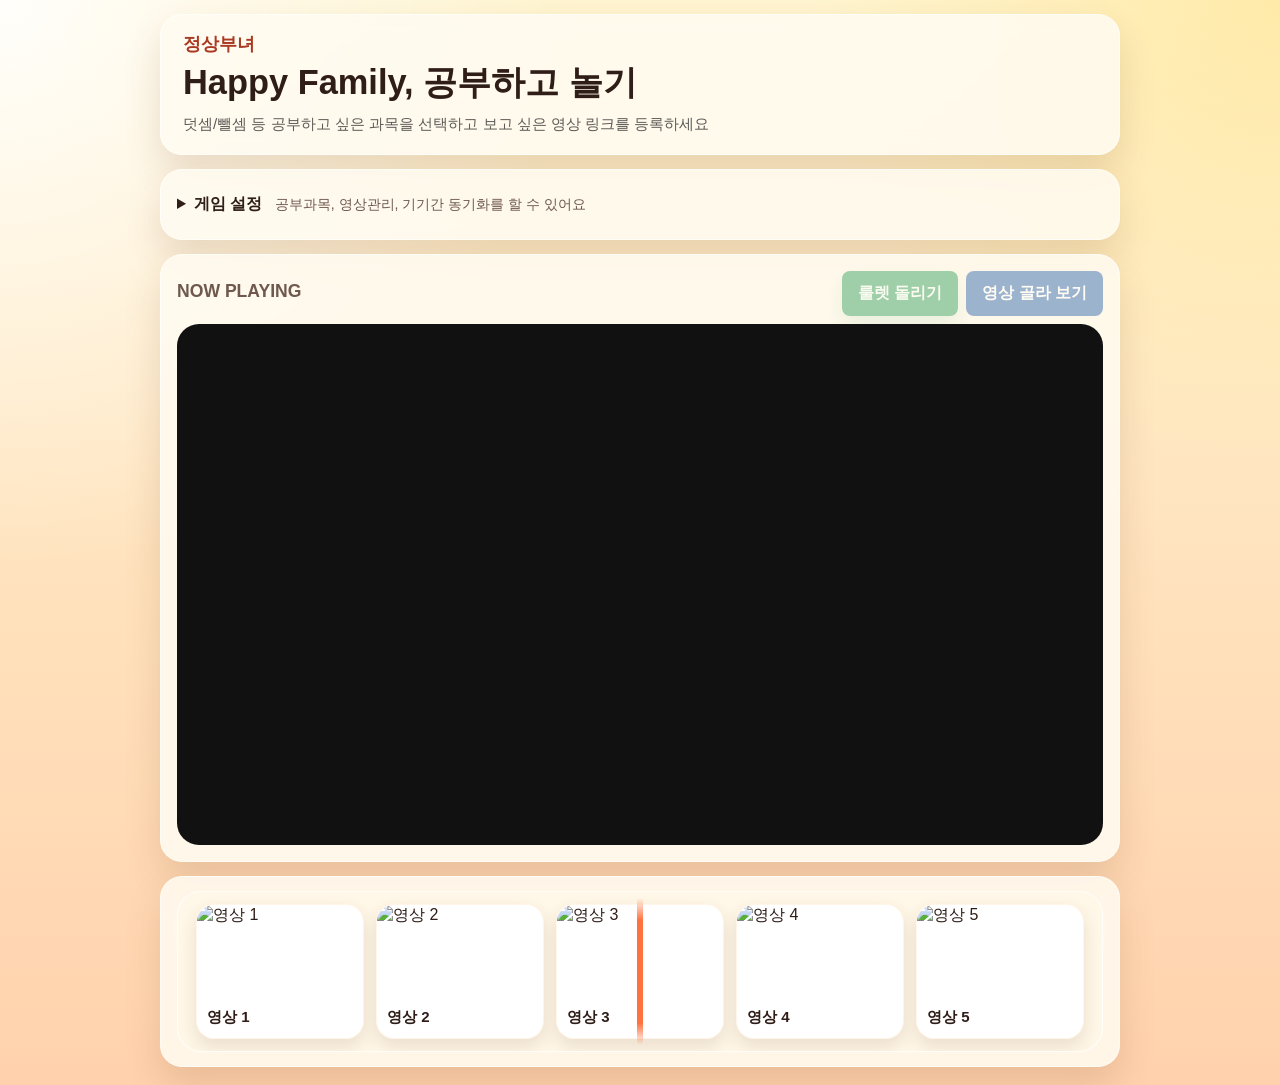
==== math-roulette/index.html @ f1c1c7c4 "Clarify the video management button label" ====
<!DOCTYPE html>
<html lang="ko">
  <head>
    <meta charset="UTF-8" />
    <meta name="viewport" content="width=device-width, initial-scale=1.0" />
    <title>Happy Family, 공부하고 놀기 | 정상부녀</title>
    <link rel="stylesheet" href="styles.css" />
  </head>
  <body>
    <main class="app">
      <section class="hero panel">
        <div>
          <p class="brand-name">정상부녀</p>
          <h1>Happy Family, <span>공부하고 놀기</span></h1>
          <p class="hero-guide">덧셈/뺄셈 등 공부하고 싶은 과목을 선택하고 보고 싶은 영상 링크를 등록하세요</p>
        </div>
      </section>

      <section class="layout">
        <section class="panel controls">
          <details class="game-settings">
            <summary><span>게임 설정</span> <span class="settings-hint">공부과목, 영상관리, 기기간 동기화를 할 수 있어요</span></summary>
            <div class="manage-actions" role="group" aria-label="관리">
              <button id="subject-button" type="button" aria-haspopup="dialog">공부 과목 선택</button>
              <button id="load-button" type="button">링크 불러오기</button>
              <button id="register-button" type="button" aria-haspopup="dialog">영상 등록/삭제</button>
              <button id="sync-button" type="button" aria-haspopup="dialog">기기 간 동기화</button>
            </div>
            <p id="status" class="status" role="status">유튜브 링크를 두 개 이상 줄바꿈으로 붙여 넣어 주세요.</p>
          </details>
          <p id="server-note" class="server-note" hidden></p>
        </section>

        <dialog id="register-dialog" class="settings-dialog video-library" aria-labelledby="register-title">
          <header class="quiz-header">
            <div class="register-heading">
              <h2 id="register-title">영상 등록하기</h2>
              <button id="save-button" type="button">저장하기</button>
            </div>
            <form method="dialog"><button type="submit" aria-label="닫기">&times;</button></form>
          </header>
          <input id="video-urls" type="hidden" />
          <form id="video-add-form" hidden>
            <label for="new-video-url">유튜브 영상 URL</label>
            <input id="new-video-url" type="url" required placeholder="https://youtu.be/..." />
            <div class="actions"><button type="submit" class="accent">추가</button><button id="cancel-video-add" type="button">취소</button></div>
          </form>
          <div id="registered-videos" class="video-options"></div>

          <p id="register-status" class="status" role="status"></p>
        </dialog>
        <dialog id="sync-dialog" class="settings-dialog" aria-labelledby="sync-title">
          <header class="quiz-header">
            <h2 id="sync-title">기기 간 동기화</h2>
            <form method="dialog"><button type="submit" aria-label="닫기">&times;</button></form>
          </header>
              <form id="family-join" class="family-controls">
                <label for="family-code">가족 코드</label>
                <input id="family-code" type="text" autocapitalize="off" autocomplete="off" spellcheck="false" />
                <button id="family-connect" type="submit">연결하기</button>
                <button id="family-create" type="button">새 가족 목록 만들기</button>
              </form>
              <div id="family-connected" class="family-controls" hidden>
                <label for="family-active-code">내 가족 코드</label>
                <input id="family-active-code" type="text" readonly spellcheck="false" />
                <button id="family-copy" type="button">코드 복사</button>
                <button id="family-disconnect" type="button">이 기기 연결 해제</button>
              </div>
              <p id="family-status" class="status" role="status"></p>
        </dialog>

        <section class="panel player-panel">
          <div class="player-head">
            <div>
              <div class="player-meta">
                <p class="winner-label">Now Playing</p>
                <span id="video-count" role="status" hidden></span>
                <p id="playback-status" class="playback-status" role="status"></p>
              </div>
            </div>
            <div class="play-actions player-actions" role="group" aria-label="게임">
              <button id="spin-button" class="accent" type="button" disabled>룰렛 돌리기</button>
              <button id="pick-button" type="button" disabled>영상 골라 보기</button>
            </div>
          </div>

          <div class="player-wrap">
            <div class="player-screen">
              <iframe
                id="player-frame"
                title="YouTube player"
                src="about:blank"
                allow="autoplay; encrypted-media; picture-in-picture"
                referrerpolicy="strict-origin-when-cross-origin"
                allowfullscreen
              ></iframe>
            </div>
          </div>
        </section>

        <section class="panel stage">
          <div class="roulette-shell">
            <div class="roulette-marker" aria-hidden="true"></div>
            <div id="roulette-strip" class="roulette-strip"></div>
          </div>
        </section>
      </section>
    </main>

    <dialog id="video-picker" class="settings-dialog video-library" aria-labelledby="picker-title">
      <header class="quiz-header">
        <h2 id="picker-title">보고 싶은 영상</h2>
        <button id="picker-close" type="button" aria-label="영상 선택 닫기" title="영상 선택 닫기">&times;</button>
      </header>
      <div id="video-options" class="video-options"></div>
    </dialog>

    <dialog id="subject-dialog" class="settings-dialog" aria-labelledby="subject-title">
      <form method="dialog" id="subject-form">
        <header class="quiz-header"><h2 id="subject-title">공부 과목 선택</h2></header>
        <fieldset class="subject-options subject-picker">
          <legend>과목</legend>
          <div class="subject-buttons">
            <label><input type="radio" name="operation" value="addition" checked /><span>덧셈</span></label>
            <label><input type="radio" name="operation" value="subtraction" /><span>뺄셈</span></label>
            <label><input type="radio" name="operation" value="multiplication" /><span>곱셈</span></label>
            <label><input type="radio" name="operation" value="division" /><span>나눗셈</span></label>
          </div>
        </fieldset>
        <fieldset class="subject-options" id="addition-options">
          <legend>덧셈 규칙</legend>
          <label><input type="checkbox" role="switch" name="sumTen" checked /> <span class="switch-state" aria-hidden="true"><span>OFF</span><span>ON</span></span> 합이 10 이하</label>
          <label><input type="checkbox" role="switch" name="addFive" checked /> <span class="switch-state" aria-hidden="true"><span>OFF</span><span>ON</span></span> 두 수가 각각 5 이하</label>
        </fieldset>
        <fieldset class="subject-options" id="subtraction-options" hidden>
          <legend>뺄셈 규칙</legend>
          <label><input type="checkbox" role="switch" name="subtractTen" /> <span class="switch-state" aria-hidden="true"><span>OFF</span><span>ON</span></span> 두 수가 각각 10 이하</label>
          <label><input type="checkbox" role="switch" name="subtractFive" checked /> <span class="switch-state" aria-hidden="true"><span>OFF</span><span>ON</span></span> 두 수가 각각 5 이하</label>
        </fieldset>
        <fieldset class="subject-options" id="multiplication-options" hidden>
          <legend>곱셈 규칙</legend>
          <label><input type="checkbox" role="switch" name="timesTable" /> <span class="switch-state" aria-hidden="true"><span>OFF</span><span>ON</span></span> 구구단 하기</label>
          <label id="table-options" hidden>연습할 단
            <select name="table">
              <option value="2">2단</option><option value="3">3단</option><option value="4">4단</option><option value="5">5단</option>
              <option value="6">6단</option><option value="7">7단</option><option value="8">8단</option><option value="9">9단</option>
            </select>
          </label>
          <label><input type="checkbox" role="switch" name="multiplyTen" checked /> <span class="switch-state" aria-hidden="true"><span>OFF</span><span>ON</span></span> 두 수가 각각 10 이하</label>
        </fieldset>
        <fieldset class="subject-options" id="division-options" hidden>
          <legend>나눗셈 규칙</legend>
          <label><input type="checkbox" role="switch" name="divideTen" checked /> <span class="switch-state" aria-hidden="true"><span>OFF</span><span>ON</span></span> 두 수가 각각 10 이하</label>
        </fieldset>
        <div class="actions">
          <button type="submit" value="save" class="accent">적용</button>
          <button type="submit" value="cancel">취소</button>
        </div>
      </form>
    </dialog>

    <dialog id="math-quiz" aria-labelledby="quiz-title">
      <header class="quiz-header">
        <h2 id="quiz-title">덧셈 퀴즈</h2>
        <button id="quiz-close" type="button" aria-label="퀴즈 닫기" title="퀴즈 닫기">&times;</button>
      </header>
      <p id="quiz-progress" class="quiz-progress"></p>
      <div class="quiz-question">
        <p id="quiz-equation"></p>
        <span id="quiz-mark" class="quiz-mark" aria-hidden="true" hidden></span>
      </div>
      <fieldset id="quiz-answers" class="quiz-answers" aria-labelledby="quiz-equation"></fieldset>
      <p id="quiz-feedback" class="quiz-feedback" role="status"></p>
    </dialog>

    <script src="app.js"></script>
  </body>
</html>
---- math-roulette/styles.css ----
:root {
  color-scheme: light;
  --bg-top: #fff5d0;
  --bg-bottom: #ffd2ad;
  --panel: rgba(255, 251, 241, 0.88);
  --panel-strong: rgba(255, 247, 230, 0.96);
  --line: rgba(152, 103, 63, 0.16);
  --text: #2f1d17;
  --muted: #6f594e;
  --primary: #ff6b35;
  --primary-dark: #d74f20;
  --accent: #2d9c5b;
  --shadow: 0 18px 36px rgba(118, 69, 34, 0.16);
  --radius: 22px;
}

* {
  box-sizing: border-box;
}

body {
  margin: 0;
  min-height: 100vh;
  font-family: "Trebuchet MS", "Avenir Next", sans-serif;
  color: var(--text);
  background:
    radial-gradient(circle at top left, rgba(255, 255, 255, 0.9), transparent 34%),
    radial-gradient(circle at top right, rgba(255, 232, 162, 0.85), transparent 28%),
    linear-gradient(180deg, var(--bg-top), var(--bg-bottom));
}

.app {
  width: min(960px, calc(100% - 28px));
  margin: 0 auto;
  padding: 14px 0 18px;
}

.panel {
  background: var(--panel);
  border: 1px solid rgba(255, 255, 255, 0.6);
  border-radius: var(--radius);
  box-shadow: var(--shadow);
  backdrop-filter: blur(10px);
}

.hero {
  display: grid;
  grid-template-columns: 1fr;
  gap: 18px;
  align-items: center;
  padding: 18px 22px;
  margin-bottom: 14px;
}

.brand-name {
  margin: 0 0 6px;
  color: #aa3a22;
  font-size: 1.15rem;
  font-weight: 900;
  line-height: 1.15;
}

.hero h1 {
  margin: 0;
  font-size: 2.15rem;
  line-height: 1.3;
}

.hero h1 span {
  display: inline-block;
}

.hero-guide {
  margin: 8px 0 0;
  color: #5d5b57;
  font-size: 0.95rem;
  line-height: 1.5;
}

.subject-options {
  margin: 0 0 12px;
  padding: 8px 12px;
  border: 1px solid var(--line);
  border-radius: 8px;
}

.subject-options label {
  display: flex;
  align-items: center;
  gap: 8px;
  min-height: 44px;
}

.subject-options input {
  width: 20px;
  height: 20px;
  margin: 0;
  flex: none;
}

.subject-options[hidden],
.subject-options label[hidden] {
  display: none;
}

.subject-buttons {
  display: grid;
  grid-template-columns: repeat(4, minmax(0, 1fr));
  gap: 6px;
}

.subject-buttons label {
  position: relative;
  cursor: pointer;
}

.subject-buttons input {
  position: absolute;
  opacity: 0;
}

.subject-buttons span {
  display: grid;
  place-items: center;
  width: 100%;
  min-height: 44px;
  margin: 0;
  border: 1px solid var(--line);
  border-radius: 8px;
  background: #fff;
}

.subject-buttons input:checked + span {
  background: #255dab;
  color: #fff;
}

.subject-options input[type="checkbox"] {
  appearance: none;
  width: 58px;
  height: 24px;
  padding: 0;
  border: 0;
  border-radius: 12px;
  background: radial-gradient(circle at 12px center, white 7px, transparent 8px) #706d69;
  cursor: pointer;
}

.subject-options input[type="checkbox"]:checked {
  background: radial-gradient(circle at 46px center, white 7px, transparent 8px) #16734a;
}

.subject-buttons input:focus-visible + span,
.subject-options input[type="checkbox"]:focus-visible {
  outline: 2px solid #255dab;
  outline-offset: 2px;
}

.subject-options input:disabled {
  opacity: 0.5;
}

#status:empty {
  margin: 0;
  min-height: 0;
}

.layout {
  display: grid;
  grid-template-columns: minmax(0, 1fr);
  gap: 14px;
  align-items: start;
}

.controls,
.stage,
.player-panel {
  padding: 16px;
}

.game-toolbar,
.manage-actions {
  display: flex;
  flex-wrap: wrap;
  gap: 8px;
}

.game-toolbar {
  justify-content: space-between;
  gap: 12px;
}

.game-toolbar button,
.manage-actions button,
.player-actions button,
.settings-dialog .quiz-header button {
  min-height: 44px;
  border-radius: 8px;
}

.game-settings summary {
  cursor: pointer;
  padding: 8px 0;
  font-weight: 800;
}

.settings-hint,
#video-count {
  color: var(--muted);
  font-size: .875rem;
}

.settings-hint {
  margin-inline-start: 8px;
  font-weight: 400;
}

.switch-state {
  position: absolute;
  inset-inline-start: 23px;
  color: #fff;
  font-size: .625rem;
  font-weight: 800;
  pointer-events: none;
}

.subject-options label:has(> .switch-state) {
  position: relative;
}

.subject-options input:checked + .switch-state {
  inset-inline-start: 9px;
}

.switch-state span:last-child,
.subject-options input:checked ~ .switch-state span:first-child {
  display: none;
}

.subject-options input:checked ~ .switch-state span:last-child {
  display: inline;
}

.manage-actions {
  margin-top: 10px;
}

.settings-dialog .quiz-header {
  margin-bottom: 12px;
}

.link-input-head {
  display: flex;
  flex-wrap: wrap;
  align-items: center;
  gap: 4px 10px;
  margin-bottom: 6px;
}

.link-input-head label {
  font-size: 0.92rem;
  font-weight: 800;
}

input,
textarea {
  width: 100%;
  padding: 12px 14px;
  border: 2px solid rgba(153, 118, 82, 0.18);
  border-radius: 14px;
  font: inherit;
  background: rgba(255, 255, 255, 0.92);
  color: var(--text);
}

textarea {
  display: block;
  min-height: 220px;
  resize: vertical;
  line-height: 1.5;
}

input:focus,
textarea:focus {
  outline: none;
  border-color: rgba(255, 107, 53, 0.6);
  box-shadow: 0 0 0 4px rgba(255, 107, 53, 0.14);
}

.actions,
.play-actions {
  display: flex;
  gap: 8px;
  flex-wrap: wrap;
}

.actions {
  gap: 8px 16px;
  margin-top: 12px;
}

button {
  border: 0;
  border-radius: 999px;
  padding: 12px 16px;
  font: inherit;
  font-weight: 800;
  cursor: pointer;
  transition: transform 120ms ease, opacity 120ms ease, box-shadow 120ms ease;
}

button:hover {
  transform: translateY(-1px);
}

button:disabled {
  cursor: not-allowed;
  opacity: 0.45;
  transform: none;
}

button.primary {
  background: var(--primary);
  color: #fffdf7;
  box-shadow: 0 10px 20px rgba(255, 107, 53, 0.22);
}

button.accent {
  background: var(--accent);
  color: #f6fff9;
  box-shadow: 0 10px 20px rgba(45, 156, 91, 0.2);
}

button:not(.primary):not(.accent) {
  background: rgba(255, 255, 255, 0.82);
  color: var(--text);
}

#pick-button {
  background: #255dab;
  color: #fff;
}

#load-button,
#save-button {
  border: 1px solid var(--line);
  background: #fff;
}

.family-sync {
  margin-top: 10px;
  border-top: 1px solid var(--line);
  font-size: 0.9rem;
}

.family-sync summary {
  padding: 10px 0;
  font-weight: 800;
  cursor: pointer;
}

.family-controls:not([hidden]) {
  display: flex;
  flex-wrap: wrap;
  gap: 8px;
}

.family-controls label,
.family-controls input {
  flex-basis: 100%;
}

.family-controls input {
  min-width: 0;
  padding: 8px;
  border-radius: 8px;
}

.family-controls button {
  min-height: 40px;
  padding: 8px 12px;
}

#save-button {
  min-height: 36px;
  padding: 5px 10px;
  font-size: 0.8rem;
}

.ghost {
  background: rgba(255, 255, 255, 0.76);
}

.status,
.server-note {
  margin: 10px 0 0;
  min-height: 1.35rem;
  color: var(--muted);
  font-size: 0.94rem;
  font-weight: 700;
}

.server-note {
  color: #8b3d1f;
}

.roulette-shell {
  position: relative;
  overflow: hidden;
  padding: 12px 0;
  border-radius: 24px;
  background: var(--panel-strong);
  border: 1px solid rgba(255, 255, 255, 0.75);
  min-height: 152px;
}

.roulette-marker {
  position: absolute;
  top: 6px;
  bottom: 6px;
  left: 50%;
  width: 6px;
  transform: translateX(-50%);
  border-radius: 999px;
  background: linear-gradient(180deg, transparent, rgba(255, 107, 53, 0.95) 15%, rgba(255, 107, 53, 0.95) 85%, transparent);
  z-index: 2;
}

.roulette-strip {
  display: flex;
  gap: 12px;
  padding: 0 18px;
  transform: translateX(0);
}

.roulette-item {
  flex: 0 0 168px;
  border-radius: 18px;
  overflow: hidden;
  background: #fff;
  border: 1px solid rgba(255, 246, 232, 0.95);
  box-shadow: 0 8px 18px rgba(88, 53, 27, 0.12);
}

.roulette-item img {
  display: block;
  width: 100%;
  aspect-ratio: 16 / 9;
  object-fit: cover;
}

.roulette-item p {
  margin: 0;
  padding: 10px 10px 11px;
  font-size: 0.94rem;
  font-weight: 800;
}

.winner-label {
  margin: 0;
  color: var(--muted);
  font-size: 1.1rem;
  font-weight: 800;
  text-transform: uppercase;
}

.player-head {
  display: flex;
  flex-wrap: wrap;
  align-items: center;
  justify-content: space-between;
  gap: 6px 12px;
  margin-bottom: 8px;
}

.player-meta {
  display: flex;
  align-items: center;
  flex-wrap: wrap;
  gap: 2px 10px;
  min-height: 1.4rem;
  margin-bottom: 4px;
}

.playback-status {
  margin: 0;
  color: #166543;
  font-size: 0.9rem;
  font-weight: 800;
}

.player-wrap {
  position: relative;
  width: 100%;
  aspect-ratio: 16 / 9;
  overflow: hidden;
  border-radius: 22px;
  background: #111;
}

.player-screen,
.player-screen iframe {
  width: 100%;
  height: 100%;
}

.player-screen iframe {
  display: block;
  border: 0;
}


.stage {
  grid-column: 1 / -1;
  padding: 14px 16px;
}

#math-quiz,
#video-picker,
.settings-dialog {
  width: min(400px, calc(100% - 32px));
  max-height: calc(100% - 32px);
  padding: 20px;
  border: 1px solid var(--line);
  border-radius: 8px;
  background: #fffdf8;
  color: var(--text);
  box-shadow: var(--shadow);
}

#video-picker,
.settings-dialog {
  width: min(560px, calc(100% - 32px));
}

#math-quiz::backdrop,
#video-picker::backdrop,
.settings-dialog::backdrop {
  background: rgba(47, 29, 23, 0.55);
}

.quiz-header {
  display: flex;
  align-items: center;
  justify-content: space-between;
  gap: 12px;
}

.quiz-header h2 {
  margin: 0;
  font-size: 1.35rem;
}

#quiz-close,
#picker-close {
  width: 44px;
  height: 44px;
  padding: 0;
  font-size: 1.5rem;
}

.video-options {
  display: grid;
  grid-template-columns: repeat(auto-fit, minmax(min(100%, 130px), 1fr));
  gap: 10px;
  margin-top: 12px;
}

#video-options button {
  display: grid;
  min-width: 0;
  padding: 0;
  overflow: hidden;
  border: 1px solid var(--line);
  border-radius: 8px;
}

#video-options button:hover {
  background: #eaf6ef;
}

.video-options img {
  display: block;
  width: 100%;
  aspect-ratio: 16 / 9;
  object-fit: contain;
  background: #222;
}

.video-options span {
  padding: 8px;
}

.video-library[open] {
  container-type: inline-size;
  display: flex;
  flex-direction: column;
  max-height: calc(100dvh - 24px);
  padding: 12px;
}

.register-heading {
  display: flex;
  flex-wrap: wrap;
  align-items: center;
  gap: 4px 8px;
}

.video-library .video-options {
  grid-template-columns: repeat(3, minmax(0, 1fr));
  --registration-row: calc((100cqw - 16px) * 0.1875 + 32px);
  grid-auto-rows: var(--registration-row);
  max-height: calc(3 * var(--registration-row) + 16px);
  gap: 8px;
  min-height: 0;
  overflow-y: auto;
  overscroll-behavior: contain;
}

.video-library > :not(.video-options) {
  flex-shrink: 0;
}

#register-status:empty {
  display: none;
}

#registered-videos .video-add-tile {
  display: grid;
  place-items: center;
  min-height: 88px;
  border: 2px dashed #255dab;
  border-radius: 8px;
  color: #255dab;
  font-size: 2rem;
}

.registered-video,
#video-options button {
  position: relative;
  display: grid;
  grid-template-rows: minmax(0, 1fr) 32px;
  overflow: hidden;
  border: 1px solid var(--line);
  border-radius: 8px;
}

.registered-video img,
#video-options img {
  height: 100%;
  aspect-ratio: auto;
}

.registered-video span,
#video-options span {
  grid-row: 2;
  display: block;
  padding-block: 5px;
  font-size: .875rem;
}

#registered-videos .video-remove {
  position: absolute;
  top: 0;
  right: 0;
  display: grid;
  place-items: center;
  width: 32px;
  height: 32px;
  padding: 2px 2px 14px 14px;
  border-radius: 8px;
  background: transparent;
  color: #81252b;
  font-size: .75rem;
  line-height: 1;
  isolation: isolate;
}

#registered-videos .video-remove::before {
  content: "";
  position: absolute;
  inset: 2px 2px auto auto;
  width: 16px;
  height: 16px;
  border-radius: 50%;
  background: #fff;
  z-index: -1;
}

#registered-videos .video-remove:hover {
  transform: none;
}

#video-add-form {
  margin-top: 12px;
}

.quiz-progress {
  margin: 4px 0 16px;
  color: var(--muted);
  font-weight: 700;
}

.quiz-question {
  position: relative;
  display: grid;
  place-items: center;
  min-height: 80px;
}

.quiz-mark:not([hidden]) {
  position: absolute;
  inset: 0;
  display: grid;
  place-items: center;
  border-radius: 8px;
  background: #fffdf8;
  color: #16734a;
  font-size: 4.5rem;
  font-weight: 700;
  line-height: 1;
}

.quiz-mark.is-incorrect {
  color: #b52231;
}

#quiz-equation {
  margin: 0;
  font-size: 2rem;
  white-space: nowrap;
}

.quiz-answers {
  display: grid;
  grid-template-columns: repeat(3, minmax(0, 1fr));
  gap: 6px;
  min-inline-size: 0;
  margin: 8px 0 0;
  padding: 0;
  border: 0;
}

#quiz-answers button {
  min-height: 48px;
  padding: 4px 0;
  border: 1px solid #a4cdb7;
  border-radius: 8px;
  background: #eaf6ef;
  color: #164f36;
  font-size: 1.25rem;
}

#quiz-answers button:hover:not(:disabled) {
  background: #d5efdf;
}

.quiz-feedback {
  min-height: 3em;
  margin: 14px 0 8px;
  line-height: 1.5;
}

@media (max-width: 980px) {
  .layout {
    grid-template-columns: 1fr;
  }
}

@media (max-width: 720px) {
  .game-settings .manage-actions,
  .player-head .player-actions {
    display: grid;
    grid-template-columns: repeat(2, minmax(0, 1fr));
  }

  .manage-actions button,
  .player-actions button {
    padding: 8px 6px;
  }

  .player-actions button {
    font-size: 0.875rem;
  }

  .app {
    width: calc(100% - 20px);
    padding-top: 10px;
  }

  .hero {
    margin-bottom: 10px;
    padding: 12px 14px;
  }

  .brand-name {
    font-size: 1rem;
  }

  .hero h1 {
    font-size: 1.5rem;
  }

  .layout {
    grid-template-columns: minmax(0, 1fr);
    grid-template-areas: "controls" "player" "roulette";
    gap: 10px;
  }

  .controls {
    grid-area: controls;
    padding: 12px;
  }

  .game-toolbar {
    display: grid;
    grid-template-columns: minmax(0, 1fr);
  }

  .game-toolbar :is(.play-actions, .manage-actions) {
    display: grid;
    grid-template-columns: repeat(2, minmax(0, 1fr));
  }

  .game-toolbar button {
    padding: 8px 6px;
  }

  .stage {
    grid-area: roulette;
    padding: 8px;
  }

  .player-panel {
    grid-area: player;
    padding: 12px;
  }

  #mobile-play-slot .play-actions {
    display: grid;
    grid-template-columns: repeat(2, minmax(0, 1fr));
  }

  #mobile-play-slot button {
    min-height: 48px;
    padding: 8px;
    border-radius: 8px;
    font-size: 0.95rem;
  }

  #link-settings-toggle:not([hidden]) {
    display: flex;
    align-items: center;
    justify-content: space-between;
    gap: 10px;
    width: 100%;
    min-height: 44px;
    margin-top: 8px;
    padding: 8px 10px;
    border-radius: 8px;
    background: #fff;
  }

  #link-settings-toggle::after {
    width: 7px;
    height: 7px;
    border-right: 2px solid currentColor;
    border-bottom: 2px solid currentColor;
    transform: rotate(45deg);
    content: "";
  }

  #link-settings-toggle[aria-expanded="true"]::after {
    transform: rotate(225deg);
  }

  #link-settings {
    margin-top: 10px;
  }

  #video-urls {
    min-height: 132px;
  }

  .roulette-shell {
    min-height: 0;
    padding: 8px 0;
  }

  .roulette-item {
    flex-basis: min(142px, 44vw);
  }
}
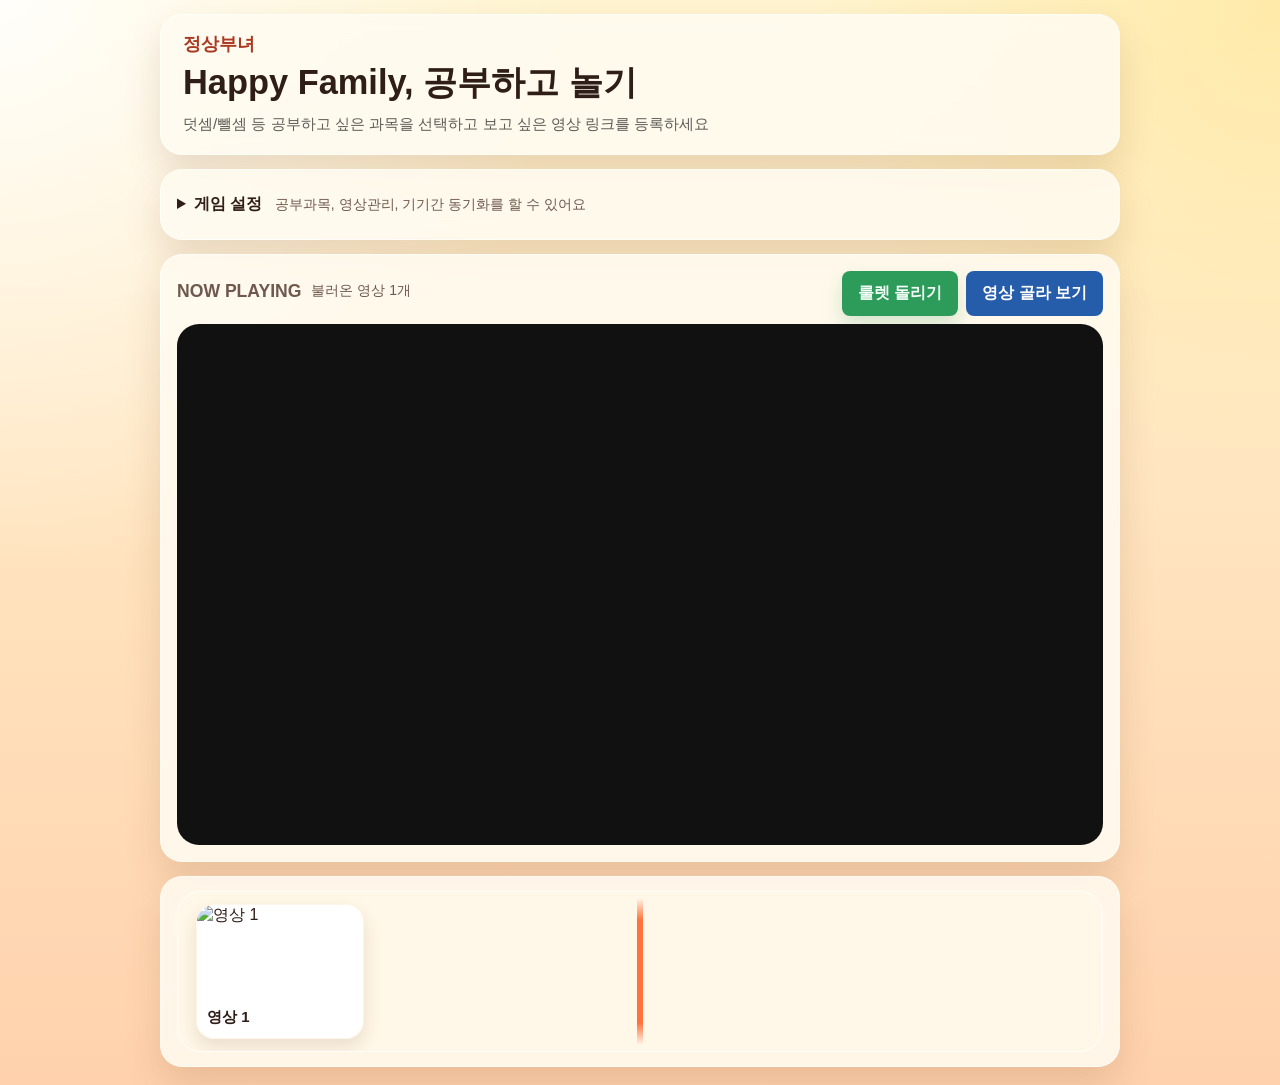
==== commit d41122e6: "Clarify family sync actions" ====
--- a/math-roulette/index.html
+++ b/math-roulette/index.html
@@ -57,8 +57,8 @@
               <form id="family-join" class="family-controls">
                 <label for="family-code">가족 코드</label>
                 <input id="family-code" type="text" autocapitalize="off" autocomplete="off" spellcheck="false" />
-                <button id="family-connect" type="submit">연결하기</button>
-                <button id="family-create" type="button">새 가족 목록 만들기</button>
+                <button id="family-create" class="accent" type="button">새 가족 코드 만들기</button>
+                <button id="family-connect" type="submit">코드 입력하고 연결하기</button>
               </form>
               <div id="family-connected" class="family-controls" hidden>
                 <label for="family-active-code">내 가족 코드</label>
--- a/math-roulette/styles.css
+++ b/math-roulette/styles.css
@@ -336,7 +336,8 @@
   color: var(--text);
 }
 
-#pick-button {
+#pick-button,
+#family-connect {
   background: #255dab;
   color: #fff;
 }
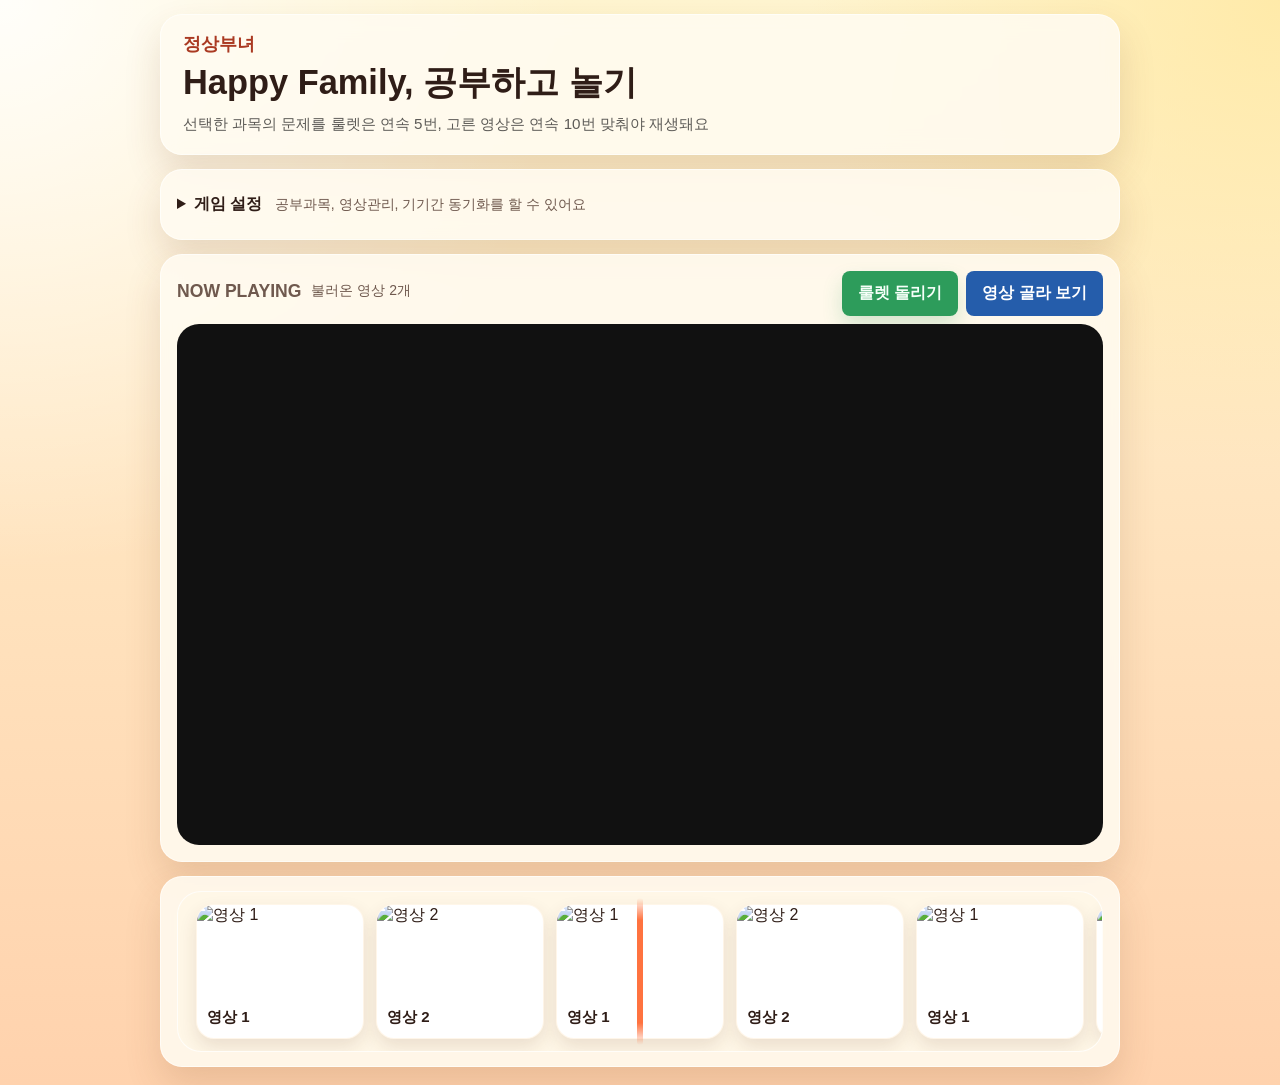
==== commit fe5e66d1: "Update the math roulette instructions" ====
--- a/math-roulette/index.html
+++ b/math-roulette/index.html
@@ -12,7 +12,7 @@
         <div>
           <p class="brand-name">정상부녀</p>
           <h1>Happy Family, <span>공부하고 놀기</span></h1>
-          <p class="hero-guide">덧셈/뺄셈 등 공부하고 싶은 과목을 선택하고 보고 싶은 영상 링크를 등록하세요</p>
+          <p class="hero-guide">선택한 과목의 문제를 룰렛은 연속 5번, 고른 영상은 연속 10번 맞춰야 재생돼요</p>
         </div>
       </section>
 
--- a/math-roulette/styles.css
+++ b/math-roulette/styles.css
@@ -337,8 +337,14 @@
 }
 
 #pick-button,
-#family-connect {
+#family-connect,
+#family-copy {
   background: #255dab;
+  color: #fff;
+}
+
+#family-disconnect {
+  background: #a52632;
   color: #fff;
 }
 
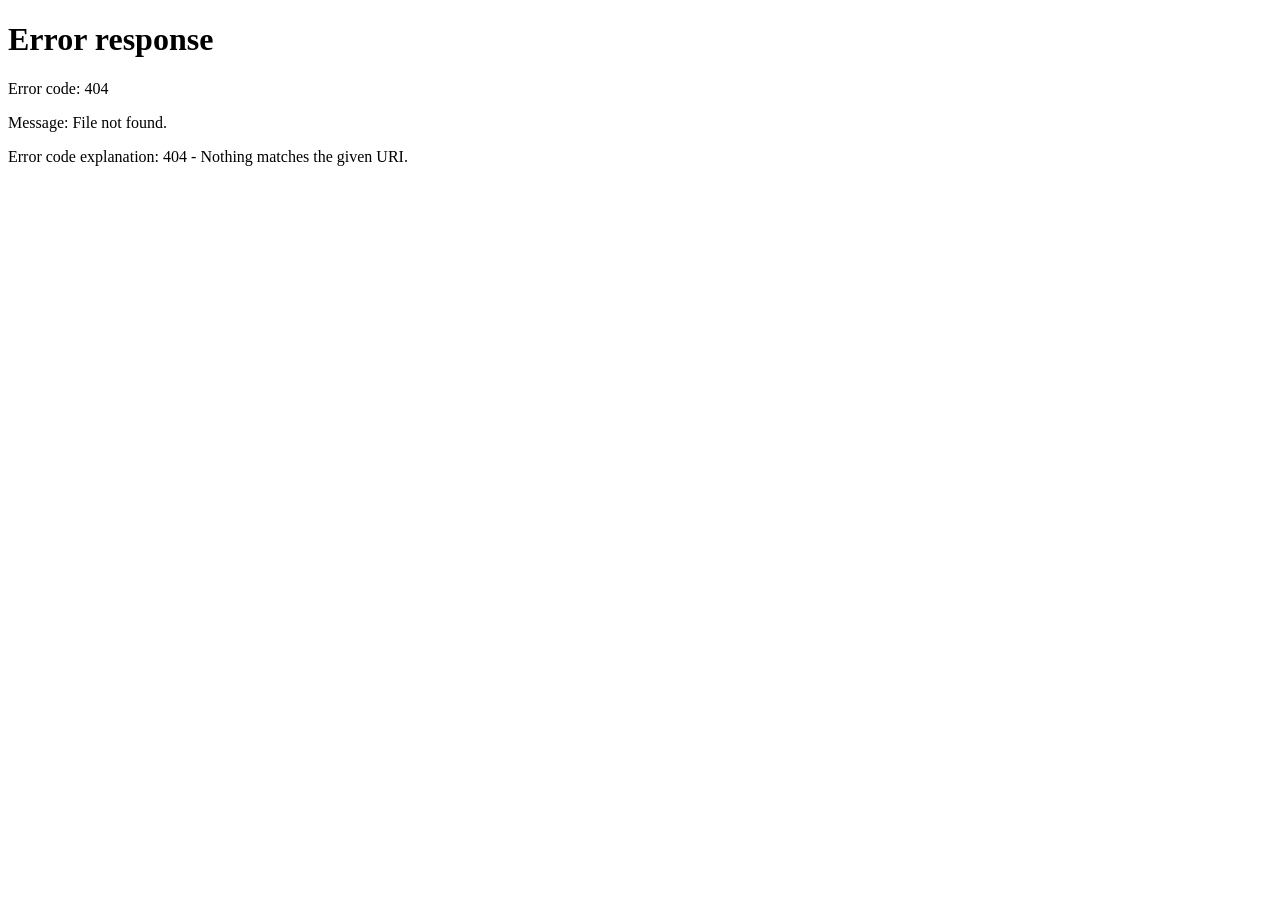
==== commit 156c13a7: "Move the study game to trynvideo and preserve old links" ====
--- a/math-roulette/index.html
+++ b/math-roulette/index.html
@@ -1,178 +1,13 @@
-<!DOCTYPE html>
+<!doctype html>
 <html lang="ko">
   <head>
-    <meta charset="UTF-8" />
-    <meta name="viewport" content="width=device-width, initial-scale=1.0" />
-    <title>Happy Family, 공부하고 놀기 | 정상부녀</title>
-    <link rel="stylesheet" href="styles.css" />
+    <meta charset="utf-8" />
+    <meta name="viewport" content="width=device-width, initial-scale=1" />
+    <meta http-equiv="refresh" content="0; url=/jw_play/trynvideo/" />
+    <link rel="canonical" href="https://srb-it.github.io/jw_play/trynvideo/" />
+    <title>Happy Family, 공부하고 놀기</title>
   </head>
   <body>
-    <main class="app">
-      <section class="hero panel">
-        <div>
-          <p class="brand-name">정상부녀</p>
-          <h1>Happy Family, <span>공부하고 놀기</span></h1>
-          <p class="hero-guide">선택한 과목의 문제를 룰렛은 연속 5번, 고른 영상은 연속 10번 맞춰야 재생돼요</p>
-        </div>
-      </section>
-
-      <section class="layout">
-        <section class="panel controls">
-          <details class="game-settings">
-            <summary><span>게임 설정</span> <span class="settings-hint">공부과목, 영상관리, 기기간 동기화를 할 수 있어요</span></summary>
-            <div class="manage-actions" role="group" aria-label="관리">
-              <button id="subject-button" type="button" aria-haspopup="dialog">공부 과목 선택</button>
-              <button id="load-button" type="button">링크 불러오기</button>
-              <button id="register-button" type="button" aria-haspopup="dialog">영상 등록/삭제</button>
-              <button id="sync-button" type="button" aria-haspopup="dialog">기기 간 동기화</button>
-            </div>
-            <p id="status" class="status" role="status">유튜브 링크를 두 개 이상 줄바꿈으로 붙여 넣어 주세요.</p>
-          </details>
-          <p id="server-note" class="server-note" hidden></p>
-        </section>
-
-        <dialog id="register-dialog" class="settings-dialog video-library" aria-labelledby="register-title">
-          <header class="quiz-header">
-            <div class="register-heading">
-              <h2 id="register-title">영상 등록하기</h2>
-              <button id="save-button" type="button">저장하기</button>
-            </div>
-            <form method="dialog"><button type="submit" aria-label="닫기">&times;</button></form>
-          </header>
-          <input id="video-urls" type="hidden" />
-          <form id="video-add-form" hidden>
-            <label for="new-video-url">유튜브 영상 URL</label>
-            <input id="new-video-url" type="url" required placeholder="https://youtu.be/..." />
-            <div class="actions"><button type="submit" class="accent">추가</button><button id="cancel-video-add" type="button">취소</button></div>
-          </form>
-          <div id="registered-videos" class="video-options"></div>
-
-          <p id="register-status" class="status" role="status"></p>
-        </dialog>
-        <dialog id="sync-dialog" class="settings-dialog" aria-labelledby="sync-title">
-          <header class="quiz-header">
-            <h2 id="sync-title">기기 간 동기화</h2>
-            <form method="dialog"><button type="submit" aria-label="닫기">&times;</button></form>
-          </header>
-              <form id="family-join" class="family-controls">
-                <label for="family-code">가족 코드</label>
-                <input id="family-code" type="text" autocapitalize="off" autocomplete="off" spellcheck="false" />
-                <button id="family-create" class="accent" type="button">새 가족 코드 만들기</button>
-                <button id="family-connect" type="submit">코드 입력하고 연결하기</button>
-              </form>
-              <div id="family-connected" class="family-controls" hidden>
-                <label for="family-active-code">내 가족 코드</label>
-                <input id="family-active-code" type="text" readonly spellcheck="false" />
-                <button id="family-copy" type="button">코드 복사</button>
-                <button id="family-disconnect" type="button">이 기기 연결 해제</button>
-              </div>
-              <p id="family-status" class="status" role="status"></p>
-        </dialog>
-
-        <section class="panel player-panel">
-          <div class="player-head">
-            <div>
-              <div class="player-meta">
-                <p class="winner-label">Now Playing</p>
-                <span id="video-count" role="status" hidden></span>
-                <p id="playback-status" class="playback-status" role="status"></p>
-              </div>
-            </div>
-            <div class="play-actions player-actions" role="group" aria-label="게임">
-              <button id="spin-button" class="accent" type="button" disabled>룰렛 돌리기</button>
-              <button id="pick-button" type="button" disabled>영상 골라 보기</button>
-            </div>
-          </div>
-
-          <div class="player-wrap">
-            <div class="player-screen">
-              <iframe
-                id="player-frame"
-                title="YouTube player"
-                src="about:blank"
-                allow="autoplay; encrypted-media; picture-in-picture"
-                referrerpolicy="strict-origin-when-cross-origin"
-                allowfullscreen
-              ></iframe>
-            </div>
-          </div>
-        </section>
-
-        <section class="panel stage">
-          <div class="roulette-shell">
-            <div class="roulette-marker" aria-hidden="true"></div>
-            <div id="roulette-strip" class="roulette-strip"></div>
-          </div>
-        </section>
-      </section>
-    </main>
-
-    <dialog id="video-picker" class="settings-dialog video-library" aria-labelledby="picker-title">
-      <header class="quiz-header">
-        <h2 id="picker-title">보고 싶은 영상</h2>
-        <button id="picker-close" type="button" aria-label="영상 선택 닫기" title="영상 선택 닫기">&times;</button>
-      </header>
-      <div id="video-options" class="video-options"></div>
-    </dialog>
-
-    <dialog id="subject-dialog" class="settings-dialog" aria-labelledby="subject-title">
-      <form method="dialog" id="subject-form">
-        <header class="quiz-header"><h2 id="subject-title">공부 과목 선택</h2></header>
-        <fieldset class="subject-options subject-picker">
-          <legend>과목</legend>
-          <div class="subject-buttons">
-            <label><input type="radio" name="operation" value="addition" checked /><span>덧셈</span></label>
-            <label><input type="radio" name="operation" value="subtraction" /><span>뺄셈</span></label>
-            <label><input type="radio" name="operation" value="multiplication" /><span>곱셈</span></label>
-            <label><input type="radio" name="operation" value="division" /><span>나눗셈</span></label>
-          </div>
-        </fieldset>
-        <fieldset class="subject-options" id="addition-options">
-          <legend>덧셈 규칙</legend>
-          <label><input type="checkbox" role="switch" name="sumTen" checked /> <span class="switch-state" aria-hidden="true"><span>OFF</span><span>ON</span></span> 합이 10 이하</label>
-          <label><input type="checkbox" role="switch" name="addFive" checked /> <span class="switch-state" aria-hidden="true"><span>OFF</span><span>ON</span></span> 두 수가 각각 5 이하</label>
-        </fieldset>
-        <fieldset class="subject-options" id="subtraction-options" hidden>
-          <legend>뺄셈 규칙</legend>
-          <label><input type="checkbox" role="switch" name="subtractTen" /> <span class="switch-state" aria-hidden="true"><span>OFF</span><span>ON</span></span> 두 수가 각각 10 이하</label>
-          <label><input type="checkbox" role="switch" name="subtractFive" checked /> <span class="switch-state" aria-hidden="true"><span>OFF</span><span>ON</span></span> 두 수가 각각 5 이하</label>
-        </fieldset>
-        <fieldset class="subject-options" id="multiplication-options" hidden>
-          <legend>곱셈 규칙</legend>
-          <label><input type="checkbox" role="switch" name="timesTable" /> <span class="switch-state" aria-hidden="true"><span>OFF</span><span>ON</span></span> 구구단 하기</label>
-          <label id="table-options" hidden>연습할 단
-            <select name="table">
-              <option value="2">2단</option><option value="3">3단</option><option value="4">4단</option><option value="5">5단</option>
-              <option value="6">6단</option><option value="7">7단</option><option value="8">8단</option><option value="9">9단</option>
-            </select>
-          </label>
-          <label><input type="checkbox" role="switch" name="multiplyTen" checked /> <span class="switch-state" aria-hidden="true"><span>OFF</span><span>ON</span></span> 두 수가 각각 10 이하</label>
-        </fieldset>
-        <fieldset class="subject-options" id="division-options" hidden>
-          <legend>나눗셈 규칙</legend>
-          <label><input type="checkbox" role="switch" name="divideTen" checked /> <span class="switch-state" aria-hidden="true"><span>OFF</span><span>ON</span></span> 두 수가 각각 10 이하</label>
-        </fieldset>
-        <div class="actions">
-          <button type="submit" value="save" class="accent">적용</button>
-          <button type="submit" value="cancel">취소</button>
-        </div>
-      </form>
-    </dialog>
-
-    <dialog id="math-quiz" aria-labelledby="quiz-title">
-      <header class="quiz-header">
-        <h2 id="quiz-title">덧셈 퀴즈</h2>
-        <button id="quiz-close" type="button" aria-label="퀴즈 닫기" title="퀴즈 닫기">&times;</button>
-      </header>
-      <p id="quiz-progress" class="quiz-progress"></p>
-      <div class="quiz-question">
-        <p id="quiz-equation"></p>
-        <span id="quiz-mark" class="quiz-mark" aria-hidden="true" hidden></span>
-      </div>
-      <fieldset id="quiz-answers" class="quiz-answers" aria-labelledby="quiz-equation"></fieldset>
-      <p id="quiz-feedback" class="quiz-feedback" role="status"></p>
-    </dialog>
-
-    <script src="app.js"></script>
+    <p><a href="/jw_play/trynvideo/">새 게임 주소로 이동</a></p>
   </body>
 </html>
